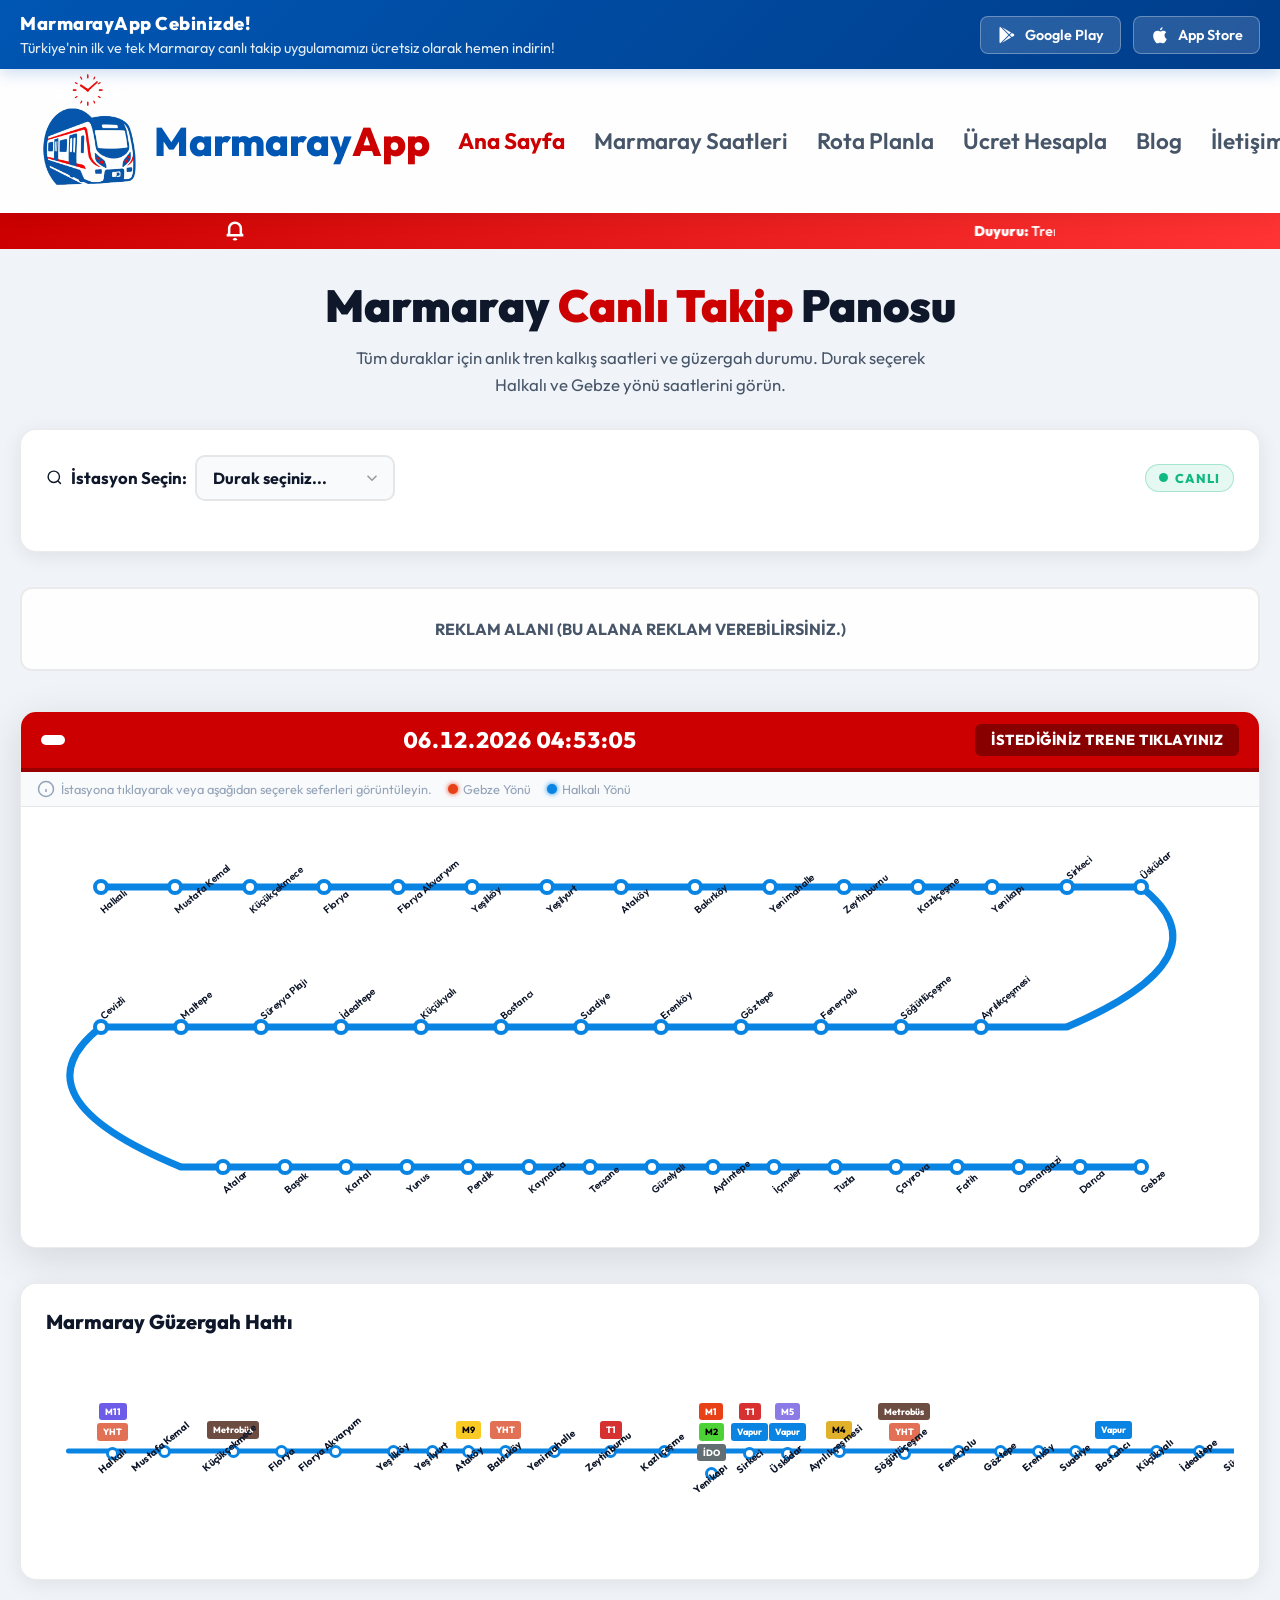
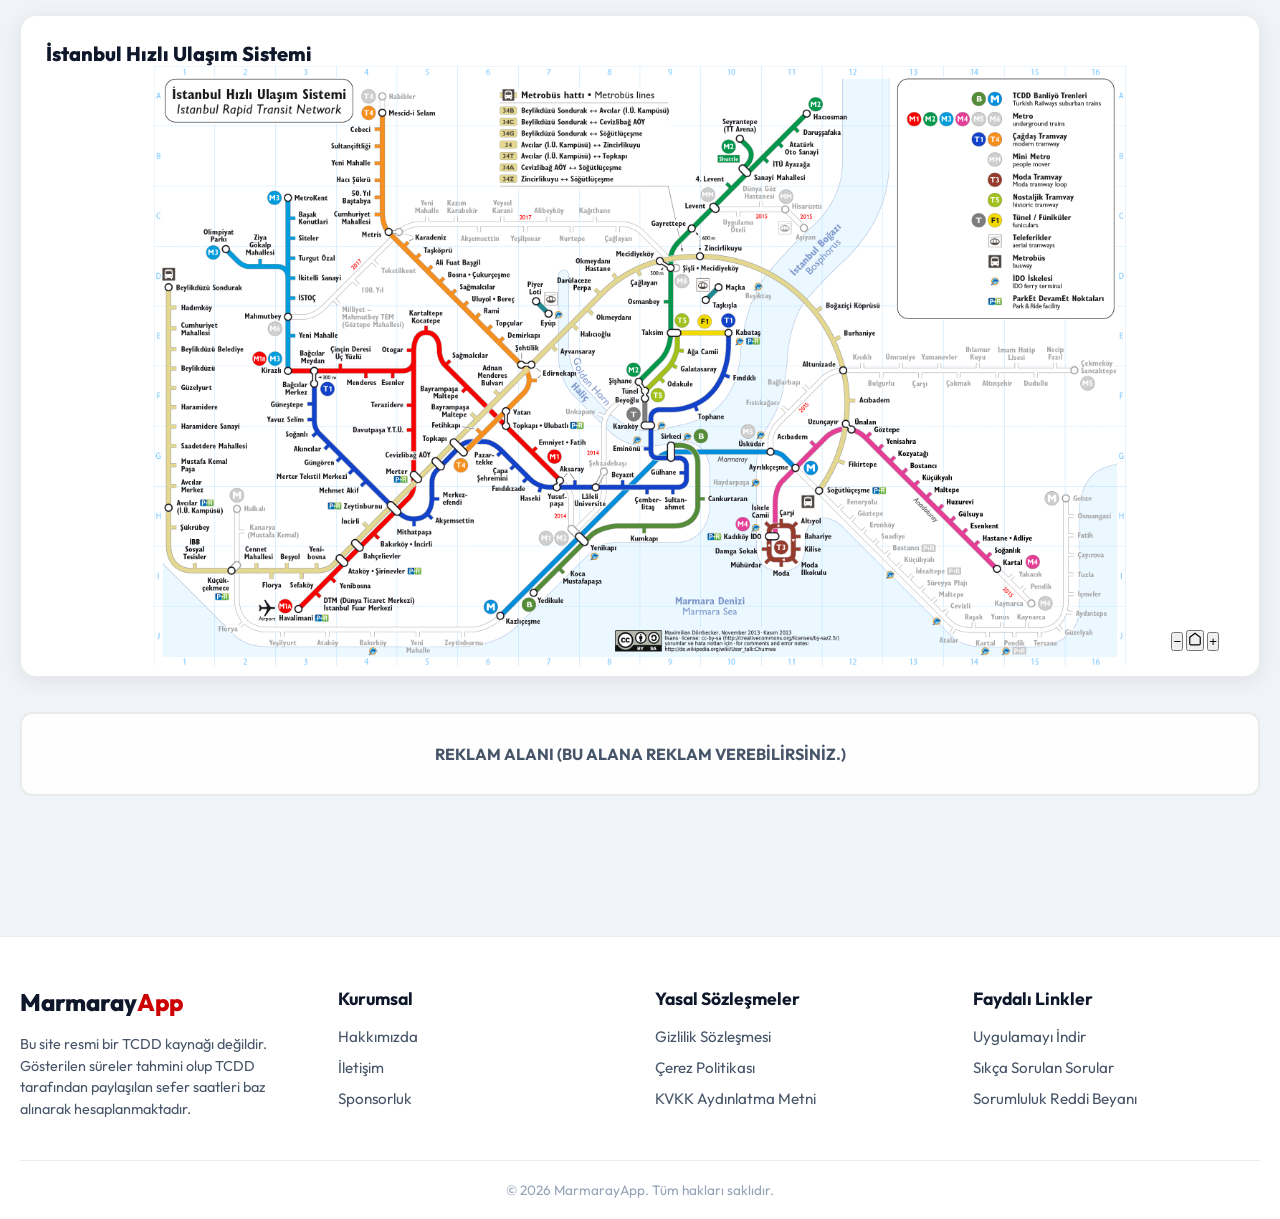
==== index.html @ ffb9a4ee "Initial commit with WordPress theme and plugin" ====
<!DOCTYPE html>
<html lang="tr" data-theme="light">
<head>
    <meta charset="UTF-8">
    <meta name="viewport" content="width=device-width, initial-scale=1.0">
    <title>MarmarayApp - Canlı Marmaray Saatleri ve Tren Takibi 2026</title>
    <meta name="description" content="Güncel Marmaray sefer saatleri, duraklar arası ücret hesaplama ve canlı sefer takibi.">
    <link rel="icon" type="image/png" href="favicon.png">
    <link rel="preconnect" href="https://fonts.googleapis.com">
    <link rel="preconnect" href="https://fonts.gstatic.com" crossorigin>
    <link href="https://fonts.googleapis.com/css2?family=Outfit:wght@300;400;500;600;700;800;900&display=swap" rel="stylesheet">
    <link rel="stylesheet" href="wp-content/plugins/marmaray-core-v2/assets/css/app.css">
</head>
<body>
    <!-- ===================== APP DOWNLOAD BANNER ===================== -->
    <div class="app-download-banner">
        <div class="app-banner-content">
            <div class="app-banner-text">
                <span class="app-banner-title">MarmarayApp Cebinizde!</span>
                <span class="app-banner-desc">Türkiye'nin ilk ve tek Marmaray canlı takip uygulamamızı ücretsiz olarak hemen indirin!</span>
            </div>
            <div class="app-banner-buttons">
                <a href="#" class="app-store-btn play-store-btn" title="Google Play'den İndirin">
                    <svg viewBox="0 0 24 24" width="20" height="20" fill="currentColor"><path d="M3,20.5V3.5C3,2.91 3.34,2.39 3.84,2.15L13.69,12L3.84,21.85C3.34,21.6 3,21.09 3,20.5M16.81,15.12L6.05,21.34L14.54,12.85L16.81,15.12M20.16,10.81C20.5,11.08 20.75,11.5 20.75,12C20.75,12.5 20.53,12.9 20.18,13.18L17.89,14.5L15.39,12L17.89,9.5L20.16,10.81M6.05,2.66L16.81,8.88L14.54,11.15L6.05,2.66Z"/></svg>
                    <span>Google Play</span>
                </a>
                <a href="#" class="app-store-btn apple-store-btn" title="App Store'dan İndirin">
                    <svg viewBox="0 0 24 24" width="20" height="20" fill="currentColor"><path d="M18.71,19.5C17.88,20.74 17,21.95 15.66,21.97C14.32,22 13.89,21.18 12.37,21.18C10.84,21.18 10.37,21.95 9.1,22C7.79,22.05 6.8,20.68 5.96,19.47C4.25,17 2.94,12.45 4.7,9.39C5.57,7.87 7.13,6.91 8.82,6.88C10.1,6.86 11.32,7.75 12.11,7.75C12.89,7.75 14.37,6.68 15.92,6.84C16.57,6.87 18.39,7.1 19.56,8.82C19.47,8.88 17.39,10.1 17.41,12.63C17.44,15.65 20.06,16.66 20.09,16.69C20.06,16.76 19.6,18.23 18.71,19.5M12,6.3C11.89,4.45 13.31,2.83 15.11,2.7C15.24,4.68 13.53,6.43 12,6.3Z"/></svg>
                    <span>App Store</span>
                </a>
            </div>
        </div>
    </div>
    
    <!-- ===================== GLASS HEADER NAVBAR ===================== -->
    <header class="glass-header" id="main-header">
        <div class="logo">
            <a href="/">
                <img src="wp-content/plugins/marmaray-core-v2/assets/images/marmaray_logo_new.png" alt="MarmarayApp Logo" width="110" height="110" style="background: transparent;">
                <span><span style="color:#0056b3;">Marmaray</span><span class="highlight">App</span></span>
            </a>
        </div>

        <nav class="main-nav" id="main-nav">
            <a href="/" class="active">Ana Sayfa</a>
            <a href="/marmaray-saatleri">Marmaray Saatleri</a>
            <a href="/rota-planla">Rota Planla</a>
            <a href="/ucret-hesapla">Ücret Hesapla</a>
            <a href="/blog">Blog</a>
            <a href="/iletisim">İletişim</a>
        </nav>

        <div class="nav-actions">
            <div class="custom-lang-select" id="custom-lang-select" onclick="this.classList.toggle('active')">
                <div class="lang-current">
                    <img src="https://flagcdn.com/tr.svg" alt="TR"> <span>TR</span>
                </div>
                <div class="lang-options">
                    <div class="lang-option" onclick="document.querySelector('.lang-current img').src='https://flagcdn.com/tr.svg'; document.querySelector('.lang-current span').innerText='TR'">
                        <img src="https://flagcdn.com/tr.svg" alt="TR"> <span>TR</span>
                    </div>
                    <div class="lang-option" onclick="document.querySelector('.lang-current img').src='https://flagcdn.com/gb.svg'; document.querySelector('.lang-current span').innerText='EN'">
                        <img src="https://flagcdn.com/gb.svg" alt="EN"> <span>EN</span>
                    </div>
                </div>
            </div>
            <button class="action-btn" id="theme-toggle" title="Tema Değiştir">
                <!-- Sun icon = light mode default -->
                <svg viewBox="0 0 24 24" width="20" height="20" fill="none" stroke="currentColor" stroke-width="2">
                    <circle cx="12" cy="12" r="5"/>
                    <line x1="12" y1="1" x2="12" y2="3"/>
                    <line x1="12" y1="21" x2="12" y2="23"/>
                    <line x1="4.22" y1="4.22" x2="5.64" y2="5.64"/>
                    <line x1="18.36" y1="18.36" x2="19.78" y2="19.78"/>
                    <line x1="1" y1="12" x2="3" y2="12"/>
                    <line x1="21" y1="12" x2="23" y2="12"/>
                    <line x1="4.22" y1="19.78" x2="5.64" y2="18.36"/>
                    <line x1="18.36" y1="5.64" x2="19.78" y2="4.22"/>
                </svg>
            </button>
            <button class="action-btn hamburger" id="mobile-toggle" title="Menü">
                <svg viewBox="0 0 24 24" width="22" height="22" fill="none" stroke="currentColor" stroke-width="2">
                    <line x1="3" y1="12" x2="21" y2="12"/>
                    <line x1="3" y1="6" x2="21" y2="6"/>
                    <line x1="3" y1="18" x2="21" y2="18"/>
                </svg>
            </button>
        </div>
    </header>

    <!-- ===================== LIVE ANNOUNCEMENT BANNER ===================== -->
    <div class="announcement-banner">
        <svg viewBox="0 0 24 24" width="20" height="20" fill="none" stroke="currentColor" stroke-width="3" style="font-weight: bold;">
            <path d="M22 17H2a3 3 0 0 0 3-3V9a7 7 0 0 1 14 0v5a3 3 0 0 0 3 3zm-8.27 4a2 2 0 0 1-3.46 0"/>
        </svg>
        <marquee scrollamount="4" style="max-width:800px;">
            <strong style="font-weight:900;">Duyuru:</strong> Tren hızı, istasyon trafiği ve yolcu yoğunluğuna bağlı olarak sefer saatlerinde mikro farklılıklar olabilir. İyi yolculuklar dileriz.
        </marquee>
    </div>

    <!-- ===================== MAIN ===================== -->
    <main class="app-container">

        <!-- HERO -->
        <div class="hero">
            <h1>Marmaray <span class="highlight">Canlı Takip</span> Panosu</h1>
            <p class="subtitle">
                Tüm duraklar için anlık tren kalkış saatleri ve güzergah durumu.
                Durak seçerek Halkalı ve Gebze yönü saatlerini görün.
            </p>
        </div>

        <!-- İSTASYON SEÇİCİ & KARTLAR (haritanın üstünde) -->
        <div class="station-picker-section">
            <div class="station-picker-header">
                <div class="picker-left">
                    <label for="station-select">
                        <svg viewBox="0 0 24 24" width="17" height="17" fill="none" stroke="currentColor" stroke-width="2">
                            <circle cx="11" cy="11" r="8"/>
                            <line x1="21" y1="21" x2="16.65" y2="16.65"/>
                        </svg>
                       <label for="station-dropdown">İstasyon Seçin:</label>
                    <select class="station-dropdown" id="station-dropdown">
                        <option value="">Durak Seçiniz</option>
                    </select>
                </div>
                <div class="live-badge-pill" id="global-live-badge">
                    <span class="live-dot-anim"></span>
                    <span class="live-badge-label">CANLI</span>
                </div>
            </div>
            <div id="station-cards" style="display:none;"></div>
        </div>

        <div class="ad-slot">
            REKLAM ALANI (BU ALANA REKLAM VEREBİLİRSİNİZ.)
        </div>


        <!-- ===================== S-MAP GLASS PANEL ===================== -->
        <div class="map-glass-panel">

            <!-- TCDD Kırmızı Başlık Bandı -->
            <div class="map-tcdd-header">
                <div class="tcdd-logos">
                    <img src="https://marmarayadminapi.tcddtasimacilik.gov.tr/imgmarmaray/Ula%C5%9Ft%C4%B1rma_Bakanl%C4%B1%C4%9F%C4%B1_Hover.png" alt="T.C. Ulaştırma Bakanlığı" onerror="this.style.display='none'">
                    <img src="https://marmarayadminapi.tcddtasimacilik.gov.tr/imgmarmaray/Tcdd_Hover.png" alt="TCDD" onerror="this.style.display='none'">
                </div>
                <div class="map-live-info">
                    <span id="current-date-time">--.--.---- --:--:--</span>
                </div>
                <div class="map-destination-badge" id="map-dest-badge">
                    İSTEDİĞİNİZ TRENE TIKLAYINIZ
                </div>
            </div>

            <!-- Harita hint + zoom kontrolü -->
            <div class="map-hint-bar">
                <span style="display: flex; align-items: center;">
                    <svg viewBox="0 0 24 24" width="18" height="18" fill="none" stroke="currentColor" stroke-width="2" style="margin-right: 6px;">
                        <circle cx="12" cy="12" r="10"></circle>
                        <line x1="12" y1="16" x2="12" y2="12"></line>
                        <line x1="12" y1="8" x2="12.01" y2="8"></line>
                    </svg>
                    İstasyona tıklayarak veya aşağıdan seçerek seferleri görüntüleyin.
                </span>
                <span class="legend-item"><span class="legend-dot red-dot"></span> Gebze Yönü</span>
                <span class="legend-item"><span class="legend-dot blue-dot"></span> Halkalı Yönü</span>
            </div>

            <!-- S-Şekilli Harita (zoom/pan destekli) -->
            <div class="map-wrapper" id="map-wrapper">
                <div id="marmaray-map-scale">
                    <div id="marmaray-map"></div>
                </div>
                <!-- Station Hover Tooltip -->
                <div class="station-tooltip" id="station-tooltip">
                    <div class="tooltip-name" id="tooltip-name">İstasyon</div>
                    <div class="tooltip-dirs">
                        <span class="tooltip-dir blue-dir" id="tooltip-halkali">← Halkalı: -- dk</span>
                        <span class="tooltip-dir red-dir" id="tooltip-gebze">Gebze: -- dk →</span>
                    </div>
                </div>
                <!-- Train Click Popup -->
                <div class="train-popup" id="train-popup">
                    <button class="train-popup-close" id="train-popup-close">✕</button>
                    <div class="train-popup-body" id="train-popup-body">
                        <!-- Doldurulacak -->
                    </div>
                </div>
            </div>
        </div>

        <!-- GÜZERGAH HATTI ALT HARİTA - TÜM 43 DURAK -->
        <div class="transfer-section">
            <h2 class="section-title">Marmaray Güzergah Hattı</h2>
            <div class="transfer-map-scroll" id="transfer-map-scroll">
                <div class="transfer-stations-row" id="transfer-row">
                    <!-- JS ile doldurulur -->
                </div>
            </div>
        </div>

        <!-- İSTANBUL HIZLI ULAŞIM SİSTEMİ HARİTASI -->
        <div class="transfer-section">
            <h2 class="section-title">İstanbul Hızlı Ulaşım Sistemi</h2>
            <div class="map-wrapper" id="istanbul-map-wrapper" style="height: 600px; background: white; border-radius: 8px; overflow: hidden; position: relative; cursor: grab;">
                <div id="istanbul-map-scale" style="width: 100%; height: 100%; transform-origin: top left; display: flex; align-items: center; justify-content: center;">
                    <img src="wp-content/plugins/marmaray-core-v2/assets/images/istanbul-hizli-ulasim-agi.png" alt="İstanbul Hızlı Ulaşım Sistemi Haritası" style="width: 100%; height: 100%; object-fit: contain; pointer-events: none;" id="istanbul-map-img">
                </div>
                <div class="map-controls" style="position: absolute; bottom: 15px; right: 15px;">
                    <button class="map-ctrl-btn" id="ist-zoom-out" title="Uzaklaştır">−</button>
                    <button class="map-ctrl-btn" id="ist-zoom-reset" title="Sıfırla">
                        <svg viewBox="0 0 24 24" width="14" height="14" fill="none" stroke="currentColor" stroke-width="2">
                            <path d="M3 9l9-7 9 7v11a2 2 0 0 1-2 2H5a2 2 0 0 1-2-2z"></path>
                        </svg>
                    </button>
                    <button class="map-ctrl-btn" id="ist-zoom-in" title="Yakınlaştır">+</button>
                </div>
            </div>
        </div>
        
        <div class="ad-slot">
            REKLAM ALANI (BU ALANA REKLAM VEREBİLİRSİNİZ.)
        </div>

    </main>

    <footer class="site-footer">
        <div class="footer-inner">
            <div class="footer-col">
                <div class="footer-logo">Marmaray<span class="highlight">App</span></div>
                <p class="footer-disclaimer">
                    Bu site resmi bir TCDD kaynağı değildir. Gösterilen süreler tahmini olup TCDD tarafından paylaşılan
                    sefer saatleri baz alınarak hesaplanmaktadır.
                </p>
            </div>
            <div class="footer-col">
                <h4>Kurumsal</h4>
                <a href="/hakkimizda">Hakkımızda</a>
                <a href="/iletisim">İletişim</a>
                <a href="/sponsorluk">Sponsorluk</a>
            </div>
            <div class="footer-col">
                <h4>Yasal Sözleşmeler</h4>
                <a href="/gizlilik-sozlesmesi">Gizlilik Sözleşmesi</a>
                <a href="/cerez-politikasi">Çerez Politikası</a>
                <a href="/kvkk-aydinlatma-metni">KVKK Aydınlatma Metni</a>
            </div>
            <div class="footer-col">
                <h4>Faydalı Linkler</h4>
                <a href="/uygulamayi-indir">Uygulamayı İndir</a>
                <a href="/sikca-sorulan-sorular">Sıkça Sorulan Sorular</a>
                <a href="/sorumluluk-reddi-beyani">Sorumluluk Reddi Beyanı</a>
            </div>
        </div>
        <div class="footer-bottom">
            <p class="footer-copy">&copy; 2026 MarmarayApp. Tüm hakları saklıdır.</p>
        </div>
    </footer>

    <script type="module" src="wp-content/plugins/marmaray-core-v2/assets/js/app.js"></script>
</body>
</html>
---- wp-content/plugins/marmaray-core-v2/assets/css/app.css ----
/* ============================================================
   MarmarayApp - Full Premium CSS v3
   ============================================================ */

:root {
    --bg-main: #f0f4f8;
    --panel-bg: #ffffff;
    --panel-bg2: #f8fafc;
    --text-primary: #0f172a;
    --text-secondary: #475569;
    --text-muted: #94a3b8;
    --accent: #cc0000;
    --accent-hover: #ff2222;
    --accent-blue: #0056b3;
    --border: rgba(0,0,0,0.08);
    --glass-bg: rgba(255,255,255,0.88);
    --glass-border: rgba(255,255,255,0.5);
    --map-track: #0984e3;
    --success: #059669;
    --shadow-sm: 0 1px 3px rgba(0,0,0,0.08);
    --shadow-md: 0 4px 20px rgba(0,0,0,0.08);
    --shadow-lg: 0 10px 40px rgba(0,0,0,0.12);
    --radius: 16px;
}

[data-theme="dark"] {
    --bg-main: #090d15;
    --panel-bg: #111827;
    --panel-bg2: #0f172a;
    --text-primary: #f1f5f9;
    --text-secondary: #94a3b8;
    --text-muted: #475569;
    --accent: #ff3333;
    --accent-hover: #ff5555;
    --accent-blue: #48dbfb;
    --border: rgba(255,255,255,0.07);
    --glass-bg: rgba(15,23,42,0.92);
    --glass-border: rgba(255,255,255,0.06);
    --map-track: #48dbfb;
    --success: #10b981;
    --shadow-sm: 0 1px 3px rgba(0,0,0,0.4);
    --shadow-md: 0 4px 20px rgba(0,0,0,0.4);
    --shadow-lg: 0 10px 40px rgba(0,0,0,0.6);
}

* { box-sizing: border-box; margin: 0; padding: 0; }

body {
    font-family: 'Outfit', sans-serif;
    background-color: var(--bg-main);
    color: var(--text-primary);
    transition: background-color 0.3s, color 0.3s;
    min-height: 100vh;
}

/* ============ HEADER ============ */
.glass-header {
    position: sticky;
    top: 0;
    z-index: 200;
    background: var(--glass-bg);
    backdrop-filter: blur(16px);
    -webkit-backdrop-filter: blur(16px);
    border-bottom: 1px solid var(--glass-border);
    box-shadow: var(--shadow-md);
    display: flex;
    align-items: center;
    justify-content: space-between;
    padding: 0px 26px;
    min-height: 85px;
    height: auto;
    gap: 15px;
}

.logo a {
    display: flex;
    align-items: center;
    gap: 0px;
    text-decoration: none;
    font-size: 40px;
    font-weight: 800;
    color: var(--text-primary);
    white-space: nowrap;
}
.logo a img {
    width: 143px !important;
    height: 143px !important;
    margin-right: -15px;
}
.highlight { color: var(--accent); }

.main-nav { display: flex; gap: 3px; align-items: center; }
.main-nav a {
    text-decoration: none;
    color: var(--text-secondary);
    font-weight: 600;
    font-size: 1.4rem;
    padding: 7px 13px;
    border-radius: 6px;
    transition: all 0.2s ease;
    white-space: nowrap;
}
.main-nav a:hover { background: var(--border); color: var(--text-primary); }
.main-nav a.active { color: var(--accent); font-weight: 700; }

.nav-actions { display: flex; align-items: center; gap: 8px; flex-shrink: 0; margin-right: 30px; }

.action-btn {
    background: transparent;
    border: 1px solid var(--border);
    color: var(--text-primary);
    cursor: pointer;
    width: 38px; height: 38px;
    border-radius: 10px;
    display: flex; align-items: center; justify-content: center;
    transition: background 0.2s;
}
.action-btn:hover { background: var(--border); }

/* Custom Language Select */
.custom-lang-select {
    position: relative;
    cursor: pointer;
    font-family: 'Outfit', sans-serif;
    font-weight: 700;
    font-size: 0.95rem;
    color: var(--text-primary);
    background: var(--panel-bg);
    padding: 6px 12px;
    border-radius: 8px;
    border: 1px solid var(--border);
    user-select: none;
}
.lang-current {
    display: flex;
    align-items: center;
    gap: 8px;
}
.lang-current img {
    display: none;
}
.lang-options {
    position: absolute;
    top: 110%;
    right: 0;
    background: var(--panel-bg);
    border: 1px solid var(--border);
    border-radius: 8px;
    box-shadow: var(--shadow-md);
    display: none;
    flex-direction: column;
    min-width: 80px;
    overflow: hidden;
    z-index: 250;
}
.custom-lang-select.active .lang-options {
    display: flex;
}
.lang-option {
    display: flex;
    align-items: center;
    gap: 8px;
    padding: 8px 12px;
}
.lang-option:hover {
    background: var(--border);
}
.lang-current img, .lang-option img {
    width: 24px;
    height: 18px;
    border-radius: 3px;
    object-fit: cover;
    box-shadow: 0 1px 3px rgba(0,0,0,0.15);
}

.hamburger { display: none; }
@media (max-width: 900px) {
    .hamburger { display: flex; }
    .main-nav {
        display: none;
        position: absolute;
        top: 100%; left: 0; right: 0;
        background: var(--glass-bg);
        backdrop-filter: blur(16px);
        flex-direction: column;
        padding: 15px 20px;
        border-bottom: 1px solid var(--glass-border);
        box-shadow: var(--shadow-lg);
        z-index: 300;
    }
    .main-nav.open { display: flex; }
    .main-nav a { width: 100%; padding: 12px 15px; }
}

/* ============ ANNOUNCEMENT ============ */
.announcement-banner {
    background: linear-gradient(90deg, #cc0000, #ff3333);
    color: white;
    padding: 8px 20px;
    font-size: 0.88rem;
    font-weight: 600;
    display: flex;
    align-items: center;
    justify-content: center;
    gap: 10px;
}

/* ============ APP CONTAINER ============ */
.app-container {
    max-width: 1280px;
    margin: 0 auto;
    padding: 30px 20px 60px;
}

.hero {
    text-align: center;
    margin-bottom: 30px;
}
.hero h1 {
    font-size: clamp(1.8rem, 4vw, 2.8rem);
    font-weight: 900;
    line-height: 1.2;
    margin-bottom: 12px;
}
.hero .subtitle {
    font-size: 1.05rem;
    color: var(--text-secondary);
    max-width: 600px;
    margin: 0 auto;
    line-height: 1.6;
}

/* ============ LIVE BOARD - KALDIRILDI ============ */
/* (Section removed per user request) */

.section-title {
    font-size: 1.25rem;
    font-weight: 800;
    color: var(--text-primary);
    display: flex;
    align-items: center;
}

.update-badge {
    display: flex;
    align-items: center;
    gap: 6px;
    font-size: 0.78rem;
    color: var(--success);
    background: rgba(16,185,129,0.1);
    padding: 5px 12px;
    border-radius: 20px;
    font-weight: 600;
}

.train-popup {
    position: absolute;
    background: var(--panel-bg);
    border: 1px solid var(--border);
    border-radius: 14px;
    padding: 16px 18px;
    box-shadow: var(--shadow-lg);
    z-index: 150;
    display: none;
    min-width: 240px;
    max-width: 290px;
    pointer-events: all;
    animation: popup-in 0.18s ease;
}
@keyframes popup-in {
    from { opacity: 0; transform: scale(0.92) translateY(6px); }
    to   { opacity: 1; transform: scale(1) translateY(0); }
}
.train-popup.visible { display: block; }

.train-popup-close {
    position: absolute;
    top: 8px; right: 10px;
    background: none;
    border: none;
    font-size: 0.9rem;
    color: var(--text-muted);
    cursor: pointer;
    line-height: 1;
    padding: 2px 4px;
    border-radius: 4px;
    transition: background 0.15s;
}
.train-popup-close:hover { background: var(--border); color: var(--text-primary); }

.train-popup-header {
    display: flex;
    align-items: center;
    gap: 8px;
    font-size: 1rem;
    font-weight: 800;
    margin-bottom: 12px;
    padding-bottom: 10px;
    border-bottom: 1px solid var(--border);
    color: var(--text-primary);
}
.train-popup-dir-icon { font-size: 1.2rem; }

.train-popup-body { display: flex; flex-direction: column; gap: 8px; }

.popup-arrival-row {
    display: flex;
    justify-content: space-between;
    align-items: center;
    padding: 8px 12px;
    border-radius: 8px;
    background: var(--panel-bg2);
}
.popup-arrival-row.next-arr {
    border-left: 3px solid var(--success);
}
.popup-station-name {
    font-size: 0.88rem;
    font-weight: 700;
    color: var(--text-primary);
}
.popup-mins {
    font-size: 1.1rem;
    font-weight: 900;
    color: var(--success);
    font-variant-numeric: tabular-nums;
    white-space: nowrap;
}
.popup-mins.past { color: var(--text-muted); font-size: 0.85rem; }
.popup-time-str {
    font-size: 0.78rem;
    color: var(--text-muted);
    font-variant-numeric: tabular-nums;
    font-family: monospace;
    margin-left: 6px;
}

/* ============ MAP GLASS PANEL ============ */
.map-glass-panel {
    background: var(--panel-bg);
    border: 1px solid var(--border);
    border-radius: var(--radius);
    box-shadow: var(--shadow-lg);
    overflow: hidden;
    margin-bottom: 35px;
}

.map-tcdd-header {
    background: #cc0000;
    color: white;
    padding: 12px 20px;
    display: flex;
    justify-content: space-between;
    align-items: center;
    gap: 15px;
    flex-wrap: wrap;
    border-bottom: 4px solid #990000;
}
.tcdd-logos {
    display: flex;
    gap: 10px;
    background: white;
    padding: 5px 12px;
    border-radius: 8px;
}
.tcdd-logos img { height: 32px; object-fit: contain; }

.map-live-info {
    display: flex; flex-direction: column; align-items: center; gap: 2px;
}
.map-live-info span:first-child {
    font-size: 1.4rem;
    font-weight: 800;
    font-variant-numeric: tabular-nums;
    letter-spacing: 1px;
}
.last-station-label { font-size: 0.82rem; opacity: 0.85; }

.map-destination-badge {
    background: #880000;
    padding: 7px 16px;
    border-radius: 6px;
    font-size: 0.9rem;
    font-weight: 800;
    letter-spacing: 0.5px;
    text-transform: uppercase;
}

/* Map hint + zoom */
.map-hint-bar {
    background: var(--panel-bg2);
    border-bottom: 1px solid var(--border);
    padding: 8px 16px;
    font-size: 0.8rem;
    color: var(--text-muted);
    display: flex;
    align-items: center;
    gap: 8px;
    flex-wrap: wrap;
}
.legend-item { display: flex; align-items: center; gap: 5px; margin-left: 8px; }
.legend-dot { width: 10px; height: 10px; border-radius: 50%; }
.red-dot { background: #e84118; box-shadow: 0 0 5px #e84118; }
.blue-dot { background: #0984e3; box-shadow: 0 0 5px #0984e3; }

/* Zoom controls */
.zoom-controls {
    margin-left: auto;
    display: flex;
    gap: 5px;
}
.zoom-btn {
    width: 28px; height: 28px;
    border-radius: 6px;
    border: 1px solid var(--border);
    background: var(--panel-bg);
    color: var(--text-primary);
    font-size: 1rem;
    font-weight: 800;
    cursor: pointer;
    display: flex; align-items: center; justify-content: center;
    transition: background 0.2s;
    line-height: 1;
}
.zoom-btn:hover { background: var(--border); }

/* S-MAP Wrapper */
.map-wrapper {
    position: relative;
    width: 100%;
    height: 440px;
    overflow: hidden;
    cursor: grab;
    background: var(--panel-bg);
    user-select: none;
}
.map-wrapper:active { cursor: grabbing; }

#marmaray-map-scale {
    position: absolute;
    top: 0; left: 0;
    transform-origin: top left;
    transition: transform 0.15s ease;
    will-change: transform;
}

#marmaray-map {
    position: relative;
    width: 1200px;
    height: 440px;
}

/* Station nodes */
.station-node {
    position: absolute;
    width: 16px; height: 16px;
    background: var(--panel-bg);
    border: 4px solid var(--map-track);
    border-radius: 50%;
    transform: translate(-50%, -50%);
    z-index: 10;
    cursor: pointer;
    transition: transform 0.15s, border-color 0.15s;
}
.station-node:hover {
    transform: translate(-50%, -50%) scale(1.6);
    border-color: var(--accent);
    z-index: 15;
}
.station-node.station-selected {
    border-color: #f59e0b;
    background: #f59e0b;
    transform: translate(-50%, -50%) scale(1.7);
    z-index: 16;
}

/* Station labels */
.station-label {
    position: absolute;
    font-size: 10px;
    font-weight: 600;
    color: var(--text-primary);
    white-space: nowrap;
    transform: rotate(-40deg);
    transform-origin: bottom left;
    z-index: 5;
    pointer-events: none;
}

/* Train nodes */
.train-node {
    position: absolute;
    width: 24px; height: 24px;
    border-radius: 50%;
    transform: translate(-50%, -50%);
    z-index: 20;
    cursor: pointer;
    transition: left 0.95s linear, top 0.95s linear;
    display: flex;
    align-items: center;
    justify-content: center;
}
.train-node::after {
    content: '';
    position: absolute;
    inset: 3px;
    background: white;
    border-radius: 50%;
    z-index: 1;
}
.train-arrow {
    position: relative;
    z-index: 2;
    width: 14px;
    height: 14px;
    transform: rotate(var(--angle, 0deg));
    display: block;
}
.train-g2h {
    background: #0056b3;
    box-shadow: 0 0 10px rgba(0,86,179,0.6);
}
.train-h2g {
    background: #e84118;
    box-shadow: 0 0 10px rgba(232,65,24,0.6);
}

/* Station Tooltip */
.station-tooltip {
    position: absolute;
    background: var(--panel-bg);
    border: 1px solid var(--border);
    border-radius: 10px;
    padding: 10px 14px;
    box-shadow: var(--shadow-lg);
    z-index: 100;
    display: none;
    min-width: 200px;
    pointer-events: none;
}
.station-tooltip.visible { display: block; }
.tooltip-name {
    font-size: 0.95rem;
    font-weight: 800;
    margin-bottom: 8px;
    color: var(--text-primary);
}
.tooltip-dirs {
    display: flex;
    flex-direction: column;
    gap: 5px;
}
.tooltip-dir {
    font-size: 0.82rem;
    font-weight: 600;
    padding: 4px 8px;
    border-radius: 6px;
}
.blue-dir {
    background: rgba(0,86,179,0.1);
    color: #0056b3;
}
[data-theme="dark"] .blue-dir { color: #48dbfb; background: rgba(72,219,251,0.1); }
.red-dir {
    background: rgba(232,65,24,0.1);
    color: #cc0000;
}
[data-theme="dark"] .red-dir { color: #ff5555; background: rgba(255,85,85,0.1); }

/* ============ STATION PICKER ============ */
.station-picker-section {
    background: var(--panel-bg);
    border: 1px solid var(--border);
    border-radius: var(--radius);
    box-shadow: var(--shadow-md);
    padding: 25px;
    margin-bottom: 35px;
}
.station-picker-header {
    display: flex;
    align-items: center;
    gap: 20px;
    margin-bottom: 25px;
    flex-wrap: wrap;
    justify-content: space-between;
}
.picker-left {
    display: flex;
    align-items: center;
    gap: 14px;
    flex-wrap: wrap;
}
.station-picker-header label {
    display: flex;
    align-items: center;
    gap: 8px;
    font-weight: 700;
    font-size: 1.05rem;
    color: var(--text-primary);
    white-space: nowrap;
    cursor: pointer;
}

/* CANLI Badge */
.live-badge-pill {
    display: flex;
    align-items: center;
    gap: 7px;
    background: rgba(16,185,129,0.1);
    border: 1px solid rgba(16,185,129,0.3);
    padding: 5px 13px;
    border-radius: 20px;
    flex-shrink: 0;
}
.live-dot-anim {
    width: 9px; height: 9px;
    background: #10b981;
    border-radius: 50%;
    animation: live-pulse 1.2s ease-in-out infinite;
    flex-shrink: 0;
}
@keyframes live-pulse {
    0%, 100% { opacity: 1; box-shadow: 0 0 0 0 rgba(16,185,129,0.5); }
    50% { opacity: 0.4; box-shadow: 0 0 0 5px rgba(16,185,129,0); }
}
.live-badge-label {
    font-size: 0.8rem;
    font-weight: 800;
    color: #10b981;
    letter-spacing: 1px;
}
.station-dropdown {
    flex: 1;
    min-width: 200px;
    max-width: 350px;
    padding: 11px 16px;
    font-size: 1rem;
    font-weight: 700;
    font-family: 'Outfit', sans-serif;
    color: var(--text-primary);
    background: var(--panel-bg2);
    border: 2px solid var(--border);
    border-radius: 10px;
    cursor: pointer;
    transition: border-color 0.2s;
    appearance: none;
    background-image: url("data:image/svg+xml,%3Csvg xmlns='http://www.w3.org/2000/svg' width='24' height='24' viewBox='0 0 24 24' fill='none' stroke='%23999' stroke-width='2'%3E%3Cpolyline points='6 9 12 15 18 9'%3E%3C/polyline%3E%3C/svg%3E");
    background-repeat: no-repeat;
    background-position: right 12px center;
    background-size: 18px;
}
.station-dropdown:focus { outline: none; border-color: var(--accent); }

/* Cards */
.station-cards-header {
    display: flex;
    align-items: center;
    justify-content: space-between;
    margin-bottom: 18px;
    flex-wrap: wrap;
    gap: 10px;
}
.selected-station-name {
    display: flex; align-items: center; gap: 10px;
    font-size: 1.35rem; font-weight: 800;
}

.cards-row {
    display: grid;
    grid-template-columns: 1fr 1fr;
    gap: 18px;
}
@media (max-width: 700px) { .cards-row { grid-template-columns: 1fr; } }

.train-card {
    border-radius: 14px;
    overflow: hidden;
    border: 1px solid var(--border);
}
.card-header {
    padding: 14px 20px;
    display: flex;
    justify-content: space-between;
    align-items: center;
    font-weight: 800;
    font-size: 1rem;
    color: white;
}
.card-blue .card-header { background: linear-gradient(135deg, #0056b3, #0984e3); }
.card-red .card-header { background: linear-gradient(135deg, #880000, #cc0000); }

.dest-tag {
    font-size: 0.82rem;
    font-weight: 700;
    opacity: 0.9;
    background: rgba(255,255,255,0.15);
    padding: 3px 10px;
    border-radius: 20px;
}

.card-body { padding: 20px; background: var(--panel-bg2); }

.next-train-row {
    display: flex;
    align-items: flex-end;
    gap: 12px;
    margin-bottom: 14px;
    padding-bottom: 14px;
    border-bottom: 1px solid var(--border);
}

.big-mins {
    font-size: 5rem;
    font-weight: 900;
    line-height: 1;
    font-variant-numeric: tabular-nums;
}
.card-blue .big-mins { color: #0056b3; }
.card-red .big-mins { color: #cc0000; }
[data-theme="dark"] .card-blue .big-mins { color: #48dbfb; }
[data-theme="dark"] .card-red .big-mins { color: #ff5555; }

.mins-label {
    font-size: 0.88rem;
    color: var(--text-muted);
    margin-bottom: 8px;
    line-height: 1.3;
}
.exact-time {
    margin-left: auto;
    font-size: 1.9rem;
    font-weight: 800;
    color: var(--text-secondary);
    font-variant-numeric: tabular-nums;
}

.upcoming-list { display: flex; flex-direction: column; gap: 5px; }
.upcoming-item {
    display: flex;
    align-items: center;
    gap: 10px;
    padding: 7px 12px;
    background: var(--panel-bg);
    border-radius: 8px;
    font-size: 0.88rem;
}
.up-dest { flex: 1; color: var(--text-secondary); font-weight: 600; }
.up-mins { font-weight: 700; color: var(--success); }
.up-time { color: var(--text-muted); font-variant-numeric: tabular-nums; font-family: monospace; font-size: 0.85rem; }
.no-train { color: var(--text-muted); font-style: italic; text-align: center; padding: 25px 0; font-size: 0.9rem; }

/* ============ TRANSFER SECTION (TÜM 43 DURAK) ============ */
.transfer-section {
    background: var(--panel-bg);
    border: 1px solid var(--border);
    border-radius: var(--radius);
    box-shadow: var(--shadow-md);
    padding: 25px 25px 10px;
    margin-bottom: 35px;
}

.transfer-map-scroll {
    position: relative;
    overflow-x: auto;
    padding: 65px 20px 70px;
    min-height: 190px;
}

/* Track line: spans the FULL width of the stations row (43 stations * ~37px each + padding) */
.transfer-stations-row {
    position: relative;
    display: inline-flex;
    justify-content: space-between;
    min-width: 1600px;
    width: max-content;
    padding-right: 30px;
    padding-left: 30px;
}
.transfer-stations-row::before {
    content: '';
    position: absolute;
    top: 50%;
    left: 0;
    right: 0;
    height: 5px;
    background: var(--map-track);
    border-radius: 3px;
    transform: translateY(-50%);
    z-index: 1;
}

.transfer-col {
    display: flex;
    flex-direction: column;
    align-items: center;
    position: relative;
    flex: 1;
}

.t-icons-top {
    display: flex;
    flex-direction: column;
    gap: 3px;
    align-items: center;
    margin-bottom: 6px;
    min-height: 36px;
    justify-content: flex-end;
    position: relative;
    z-index: 3;
}

.t-dot {
    width: 13px; height: 13px;
    background: var(--panel-bg);
    border: 3px solid var(--map-track);
    border-radius: 50%;
    z-index: 3;
    flex-shrink: 0;
    position: relative;
}

.t-label {
    margin-top: 6px;
    font-size: 10px;
    font-weight: 700;
    color: var(--text-primary);
    transform: rotate(-40deg);
    transform-origin: top left;
    white-space: nowrap;
    position: relative;
    z-index: 3;
}

.t-icon {
    font-size: 9px;
    font-weight: 800;
    padding: 2px 6px;
    border-radius: 3px;
    color: white;
    white-space: nowrap;
    line-height: 1.5;
}
.t-icon.m1 { background: #e84118; }
.t-icon.m2 { background: #4cd137; color: #000; }
.t-icon.m3 { background: #00a8ff; }
.t-icon.m4 { background: #e1b12c; color: #000; }
.t-icon.m5 { background: #8c7ae6; }
.t-icon.m9 { background: #f9ca24; color: #000; }
.t-icon.m11 { background: #6c5ce7; }
.t-icon.yht { background: #e17055; }
.t-icon.ido { background: #636e72; }
.t-icon.tram { background: #d63031; }
.t-icon.vapur { background: #0984e3; }
.t-icon.metrobus { background: #6d4c41; }

/* ============ FOOTER ============ */
.site-footer {
    background: var(--panel-bg);
    border-top: 1px solid var(--border);
    padding: 50px 20px 20px;
    margin-top: 40px;
}
.footer-inner {
    max-width: 1280px;
    margin: 0 auto;
    display: grid;
    grid-template-columns: repeat(4, 1fr);
    gap: 30px;
    text-align: left;
}
.footer-col {
    display: flex;
    flex-direction: column;
    gap: 12px;
}
.footer-logo {
    font-size: 1.5rem;
    font-weight: 800;
    margin-bottom: 5px;
}
.footer-disclaimer {
    font-size: 0.9rem;
    color: var(--text-secondary);
    line-height: 1.5;
}
.footer-col h4 {
    font-size: 1.1rem;
    font-weight: 700;
    margin-bottom: 5px;
    color: var(--text-primary);
}
.footer-col a {
    color: var(--text-secondary);
    text-decoration: none;
    font-size: 0.95rem;
    transition: color 0.2s;
}
.footer-col a:hover {
    color: var(--accent-blue);
}
.footer-bottom {
    max-width: 1280px;
    margin: 40px auto 0;
    padding-top: 20px;
    border-top: 1px solid var(--border);
    text-align: center;
}
.footer-copy {
    font-size: 0.85rem;
    color: var(--text-muted);
}

/* ============ APP DOWNLOAD BANNER ============ */
.app-download-banner {
    background: linear-gradient(135deg, #0056b3, #003d8a);
    color: white;
    padding: 12px 20px;
    box-shadow: 0 4px 15px rgba(0, 86, 179, 0.2);
    position: relative;
    z-index: 1000;
}
.app-banner-content {
    max-width: 1280px;
    margin: 0 auto;
    display: flex;
    justify-content: space-between;
    align-items: center;
    flex-wrap: wrap;
    gap: 15px;
}
.app-banner-text {
    display: flex;
    flex-direction: column;
    gap: 4px;
}
.app-banner-title {
    font-size: 1.15rem;
    font-weight: 800;
    letter-spacing: 0.5px;
}
.app-banner-desc {
    font-size: 0.9rem;
    opacity: 0.9;
    font-weight: 400;
}
.app-banner-buttons {
    display: flex;
    gap: 12px;
}
.app-store-btn {
    display: flex;
    align-items: center;
    gap: 8px;
    background: rgba(255, 255, 255, 0.15);
    border: 1px solid rgba(255, 255, 255, 0.3);
    padding: 8px 16px;
    border-radius: 8px;
    color: white;
    text-decoration: none;
    font-weight: 600;
    font-size: 0.9rem;
    transition: all 0.3s ease;
    backdrop-filter: blur(4px);
}
.app-store-btn:hover {
    background: white;
    color: #003d8a;
    transform: translateY(-2px);
    box-shadow: 0 4px 12px rgba(0,0,0,0.15);
}

@media (max-width: 768px) {
    .logo a {
        display: flex;
        align-items: center;
        justify-content: center;
        gap: 0px;
        text-decoration: none;
        font-size: 24px;
        font-weight: bolder;
        color: var(--text-primary);
        white-space: nowrap;
        margin-left: -1px;
    }
    .glass-header {
        padding: 10px 10px !important;
        gap: 8px !important;
        justify-content: space-between;
    }
    .logo a img {
        width: 80px !important;
        height: 80px !important;
    }
    .app-banner-content {
        flex-direction: column;
        text-align: center;
        justify-content: center;
        gap: 12px;
    }
    
    /* Mobil Simetri ve Estetik Düzeltmeleri */
    .station-picker-header {
        flex-direction: column !important;
        justify-content: center !important;
        align-items: center !important;
        text-align: center;
        gap: 15px !important;
    }
    .picker-left {
        justify-content: center !important;
        width: 100%;
    }
    .map-live-info {
        text-align: center !important;
        align-items: center !important;
        justify-content: center !important;
        width: 100%;
        margin-top: 10px;
    }
    .map-destination-badge {
        text-align: center !important;
        width: 100%;
        display: flex;
        justify-content: center;
    }
    .live-badge-pill {
        margin: 0 auto;
    }
    .istanbul-map-box {
        height: 350px !important;
    }
    .transfer-map-scroll {
        padding: 30px 15px 35px !important;
        min-height: auto !important;
    }
    .announcement-banner marquee {
        text-align: center;
    }
    .footer-inner {
        grid-template-columns: 1fr;
        text-align: center;
    }
    .footer-col {
        align-items: center;
    }
    .app-banner-text {
        align-items: center;
    }
}

/* ============ AD SLOT ============ */
.ad-slot {
    background: var(--glass-bg);
    border: 2px solid var(--border);
    border-radius: 12px;
    padding: 30px;
    text-align: center;
    color: var(--text-secondary);
    font-weight: 700;
    margin-top: 20px;
    margin-bottom: 40px;
    backdrop-filter: blur(16px);
    width: 100%;
    box-sizing: border-box;
}
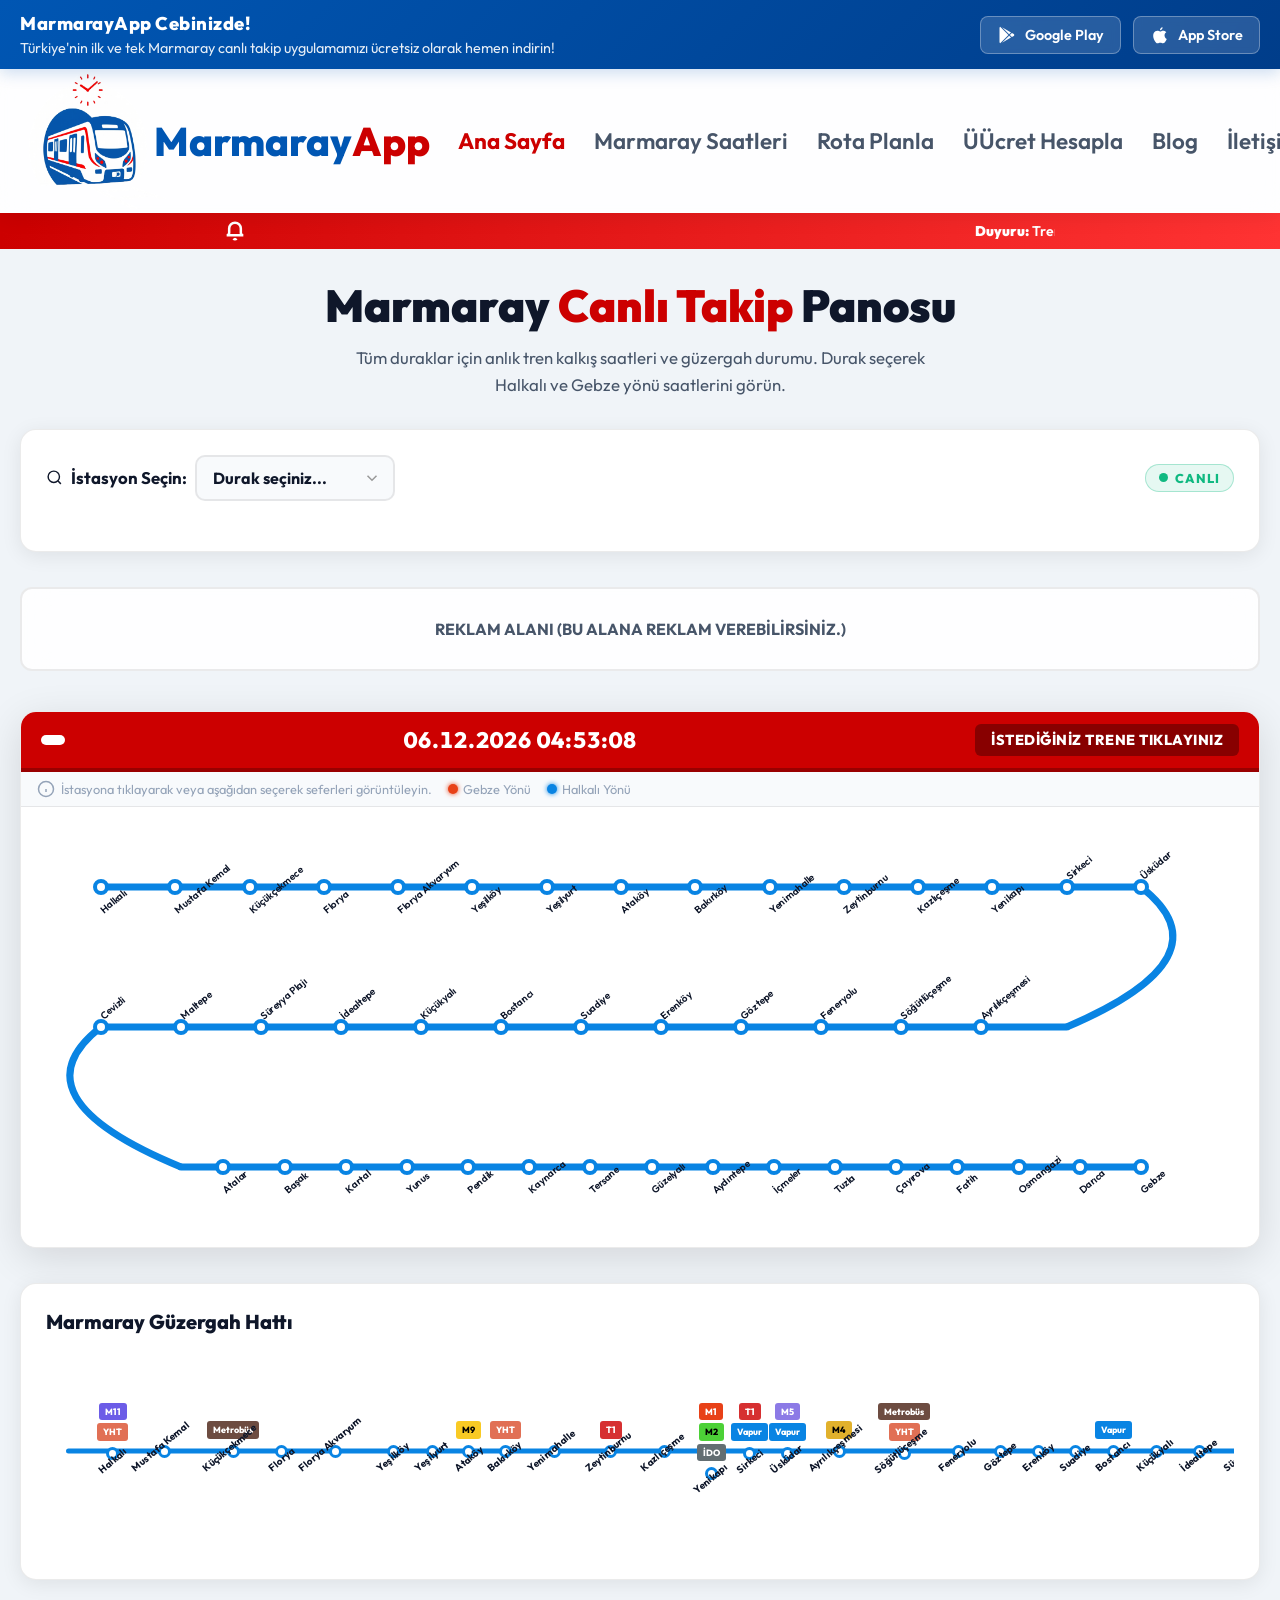
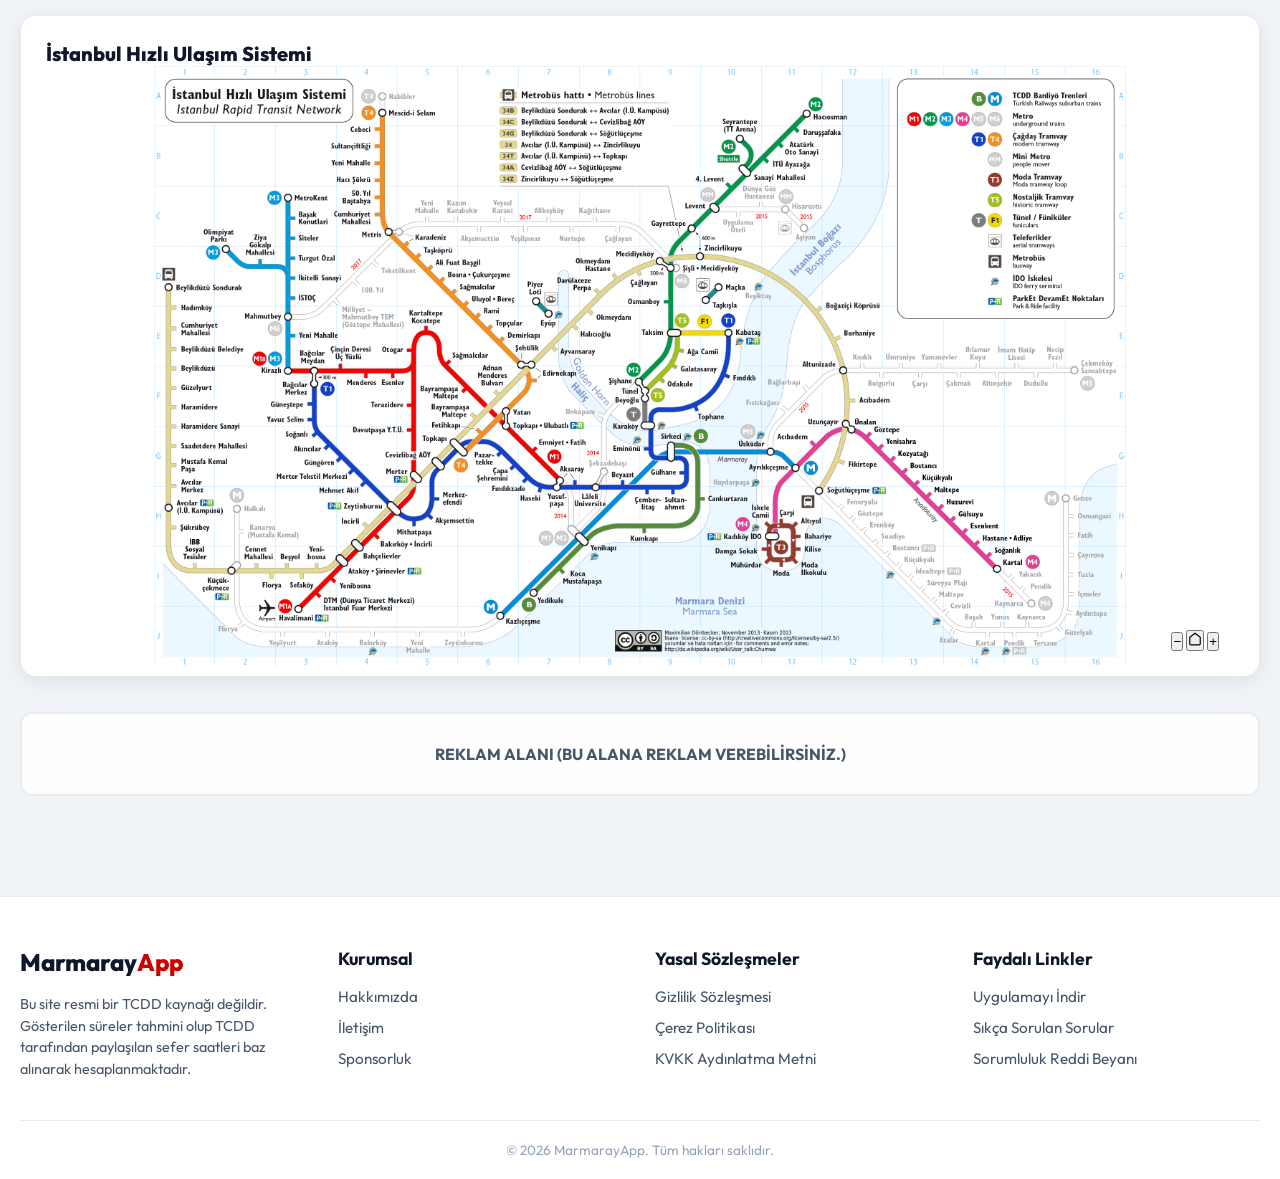
==== commit 05690ba5: "V3.0 Complete Overhaul: Layout, Logic, UTF-8, and UI perfected" ====
--- a/index.html
+++ b/index.html
@@ -45,7 +45,7 @@
             <a href="/" class="active">Ana Sayfa</a>
             <a href="/marmaray-saatleri">Marmaray Saatleri</a>
             <a href="/rota-planla">Rota Planla</a>
-            <a href="/ucret-hesapla">Ücret Hesapla</a>
+            <a href="/ucret-hesapla">ÜÜcret Hesapla</a>
             <a href="/blog">Blog</a>
             <a href="/iletisim">İletişim</a>
         </nav>
--- a/wp-content/plugins/marmaray-core-v2/assets/css/app.css
+++ b/wp-content/plugins/marmaray-core-v2/assets/css/app.css
@@ -1063,3 +1063,66 @@
     width: 100%;
     box-sizing: border-box;
 }
+
+/* ============ STICKY FOOTER & PAGE WRAPPER ============ */
+body { display: flex; flex-direction: column; }
+.app-container, .app-main, .page-wrapper { flex: 1 0 auto; width: 100%; }
+.site-footer { flex-shrink: 0; }
+
+.page-wrapper {
+    max-width: 1200px;
+    margin: 40px auto;
+    padding: 40px;
+    background: var(--bg-card);
+    border-radius: 16px;
+    box-shadow: var(--shadow-sm);
+}
+.page-wrapper h1.page-title {
+    font-size: 2.5rem;
+    font-weight: 800;
+    color: var(--primary-color);
+    margin-bottom: 24px;
+    text-align: center;
+    border-bottom: 3px solid var(--accent-red);
+    padding-bottom: 15px;
+    display: inline-block;
+}
+.page-wrapper h2, .page-wrapper h3 { margin-top: 30px; margin-bottom: 15px; color: var(--text-primary); }
+.page-wrapper p, .page-wrapper li { font-size: 1.1rem; line-height: 1.8; margin-bottom: 15px; color: var(--text-secondary); }
+.page-wrapper-center { display: flex; flex-direction: column; align-items: center; }
+
+
+/* ============ V2.2 STICKY FOOTER & PAGE LAYOUT ============ */
+html, body { margin: 0; padding: 0; }
+body { display: flex; flex-direction: column; min-height: 100vh; }
+#page { flex: 1; display: flex; flex-direction: column; }
+.site-main { flex: 1; }
+.site-footer { flex-shrink: 0; margin-top: auto; }
+
+.page-wrapper {
+    max-width: 900px;
+    width: 100%;
+    margin: 60px auto;
+    padding: 40px;
+    background: var(--bg-card);
+    border-radius: 20px;
+    box-shadow: 0 8px 30px rgba(0,0,0,0.08);
+    border: 1px solid rgba(255,255,255,0.2);
+    backdrop-filter: blur(10px);
+}
+.page-wrapper .entry-content > p {
+    text-align: justify;
+}
+.page-wrapper h1.page-title {
+    font-size: 2.8rem;
+    font-weight: 900;
+    color: var(--primary-color);
+    margin-bottom: 30px;
+    text-align: center;
+    border-bottom: 4px solid var(--accent-red);
+    padding-bottom: 15px;
+    display: inline-block;
+}
+.page-wrapper h2 { margin-top: 40px; margin-bottom: 20px; color: var(--text-primary); font-size: 1.8rem; font-weight: 700; }
+.page-wrapper h3 { margin-top: 30px; margin-bottom: 15px; color: var(--text-primary); font-size: 1.4rem; }
+.page-wrapper p, .page-wrapper li { font-size: 1.15rem; line-height: 1.9; margin-bottom: 20px; color: var(--text-secondary); }
